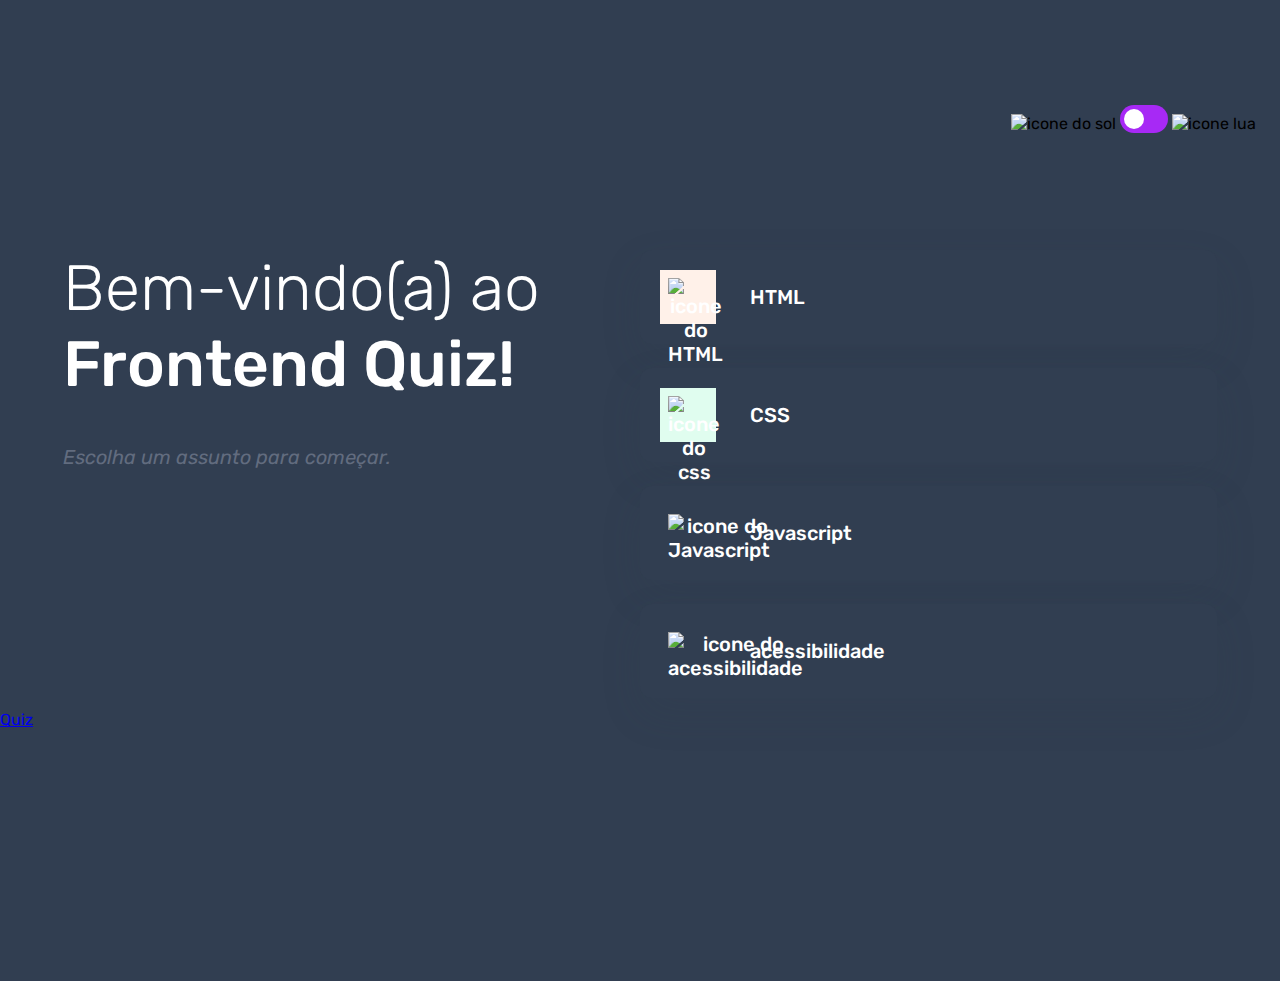
==== index.html @ ce1a5bc6 "criação da página do quiz" ====
<!DOCTYPE html>
<html lang="pt-BR">
<head>
    <meta charset="UTF-8">
    <meta name="viewport" content="width=device-width, initial-scale=1.0">
    <link rel="preconnect" href="https://fonts.googleapis.com">
<link rel="preconnect" href="https://fonts.gstatic.com" crossorigin>
<link href="https://fonts.googleapis.com/css2?family=Rubik:ital,wght@0,300..900;1,300..900&family=Space+Mono:ital,wght@0,400;0,700;1,400;1,700&display=swap" rel="stylesheet">
    <link rel="stylesheet" href="style.css">
    <title>Quiz app</title>
</head>
<body class="escuro">
    <header>
        <div class="tema">
            <img src="./assets/images/icon-sun-dark.svg" alt="icone do sol">
            <button>
                <div></div>
            </button>
            <img src="./assets/images/icon-moon-dark.svg" alt="icone lua">
        </div>
    </header>
    
    <main>
        <section class="boas_vindas">
            <h1>
                Bem-vindo(a) ao <br>      
                <strong>Frontend Quiz!</strong>
            </h1>

            <p>Escolha um assunto para começar.</p>
        </section>

        <section class="assuntos">
            <button class="botao_html">
                <div>
                    <img src="./assets/images/icon-html.svg" alt="icone do HTML">
                </div>
                HTML
            </button>

            <button class="botao_css">
                <div>
                    <img src="./assets/images/icon-css.svg" alt="icone do css">
                </div>
                CSS
            </button>

            <button class="botao_javascript">
                <div>
                    <img src="./assets/images/icon-js.svg" alt="icone do Javascript">
                </div>
                Javascript
            </button>


        <button class="botao_acessibilidade">
            <div>
                <img src="./assets/images/icon-accessibility.svg" alt="icone do acessibilidade">
            </div>
            acessibilidade
        </button>
    </section>
    </main>

    <a href="../quizapp/pages/quiz.html">Quiz</a>
</body>
</html>
---- style.css ----
*{
    margin: 0;
    padding: 0;
    box-sizing: border-box;
    font-family: "Rubik", sans-serif;
    -wekit-font-smoothing: antialiased;
}

:root {
    --bg-color: #f4f6fa;
    --purple: #a729f5;
    --primary-text-color: #313e51;
    --secondary-text-color: #626c7f;
    --button-bg: #fff;
    --shadow: 0px 16px 40px 0px rgba(143, 160, 193, 0.14);
    --bg-html: #fff1e9;
    --bg-css: #e0fdef;
    --bg-javascript: #ebf0ff;
    --bg-acessibilidade: #f6e7ff;
    --white: #fff;
    --bg-mobile: url(./assets/images/pattern-background-mobile-light.svg);
    --bg-desktop: url(./assets/images/pattern-background-desktop-light.svg);
}

body.escuro {
    --bg-color:#313e51; 
    --bg-mobile: url(./assets/images/pattern-background-mobile-dark.svg);
    --bg-desktop: url(./assets/images/pattern-background-desktop-dark.svg);
    --primary-text-color: #fff;
    --secundary-text-color: #acb1e1;
    --button-bg: #3b4b66;
    --shadow: 0px 16px 40px 0px rgba(49, 62, 81, 0.14);
}

body{
    height: 100vh;
    background: var(--bg-mobile) var(--bg-color);
    background-repeat: no-repeat; 
    background-size: cover;
}


header {
    padding: 16px 24px;
    display: flex;
    justify-content: flex-end;
}

.tema {
    padding: 8px 0;
}

.tema img {
    width: 16px;
}

.tema button {
    height: 20px;
    width: 32px;
    background: var(--purple);
    border: 0;
    border-radius: 999px;
    padding: 4px;
}

.tema button div {
    background: var(--white);
    width: 12px;
    height: 12px;
    border-radius: 999px;
}

main {
    padding: 12px 3px;
}

.boas_vindas{
    margin-bottom: 40px ;
}

.boas_vindas h1 {
    font-size: 40px;
    font-weight: 300;
    color: var(--primary-text-color);
    margin-bottom: 16px;
}

.boas_vindas strong {
    font-weight: 500;
}

.boas_vindas p {
    color: var(--secondary-text-color);
    font-size: 14px;
    line-height: 15px;
    font-style: italic;
}

.assuntos {
    display: flex;
    flex-direction: column;
    gap: 12px;
}

.assuntos button {
    border: none;
    background-color: var(--bg-color);
    display: flex;
    align-items: center;
    gap: 16px;
    border-radius: 12px;
    box-shadow: var(--shadow);
    font-size: 18px;
    font-weight: 500;
    color: var(--primary-text-color);
}

.assuntos button div {
    width: 40px;
    height: 40px;
    padding: 5px;
}

.assuntos button img {
    width: 100%;
}

.botao_html div {
    background: var(--bg-html);
}

.botao_css div {
    background: var(--bg-css);
}

.botao_javascript {
    background: var(--bg-javascript);
}

.botao_acessibilidade {
    background: var(--bg-acessibilidade);
}

@media(min-width: 1100px) {
    body{
     height: 100vh;
     background: var(--bg-desktop) var(--bg-color);
     background-size: cover;
     background-repeat: no-repeat;
    }

    header{
        margin-block: 81px;
    }

    .tema {
        gap: 16px;
    }

    .tema img {
        width:24px;
    }

    .tema button {
        width: 48px;
        height: 28px;
    }

    .tema button div {
        width: 20px;
        height: 20px;
    }


    main {
        display: flex;
        max-width: 1160px;
        margin-inline: auto;
    }

    section {
        width: 100%;
    }

    .boas_vindas h1{
        font-size: 64px;
        margin-bottom: 48px;
    }

    .boas_vindas p{
        font-size: 20px;
    }

    .assuntos {
        gap: 24px;
    }

    .assuntos button {
        font-size: 20px;
        padding: 20px;
        gap: 34px;
    }

    .assuntos button div {
        width: 56px;
        height: 54px;
        padding: 8px;
    }
}
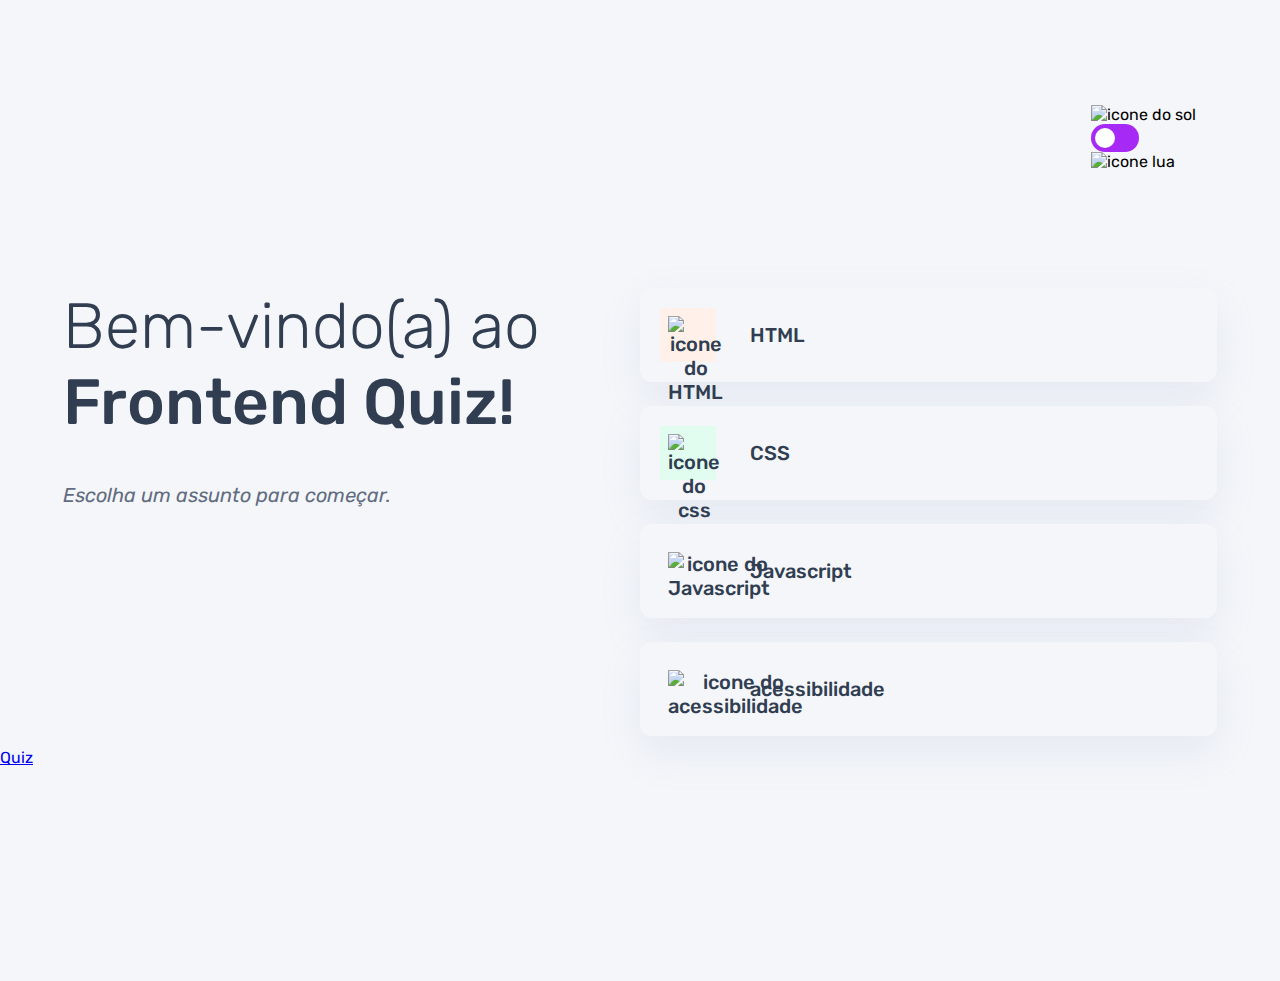
==== commit b1a69b83: "primeiros ajustes do tema no js" ====
--- a/index.html
+++ b/index.html
@@ -7,9 +7,10 @@
 <link rel="preconnect" href="https://fonts.gstatic.com" crossorigin>
 <link href="https://fonts.googleapis.com/css2?family=Rubik:ital,wght@0,300..900;1,300..900&family=Space+Mono:ital,wght@0,400;0,700;1,400;1,700&display=swap" rel="stylesheet">
     <link rel="stylesheet" href="style.css">
+    <script src="./script.js" defer></script>
     <title>Quiz app</title>
 </head>
-<body class="escuro">
+<body>
     <header>
         <div class="tema">
             <img src="./assets/images/icon-sun-dark.svg" alt="icone do sol">
@@ -62,6 +63,7 @@
     </section>
     </main>
 
-    <a href="../quizapp/pages/quiz.html">Quiz</a>
+    <a href="./pages/quiz/quiz.html">Quiz</a>
+    
 </body>
 </html>--- a/style.css
+++ b/style.css
@@ -44,6 +44,8 @@
     padding: 16px 24px;
     display: flex;
     justify-content: flex-end;
+    max-width: 1160px;
+    margin-inline: auto;
 }
 
 .tema {
@@ -61,6 +63,7 @@
     border: 0;
     border-radius: 999px;
     padding: 4px;
+    display: flex;
 }
 
 .tema button div {
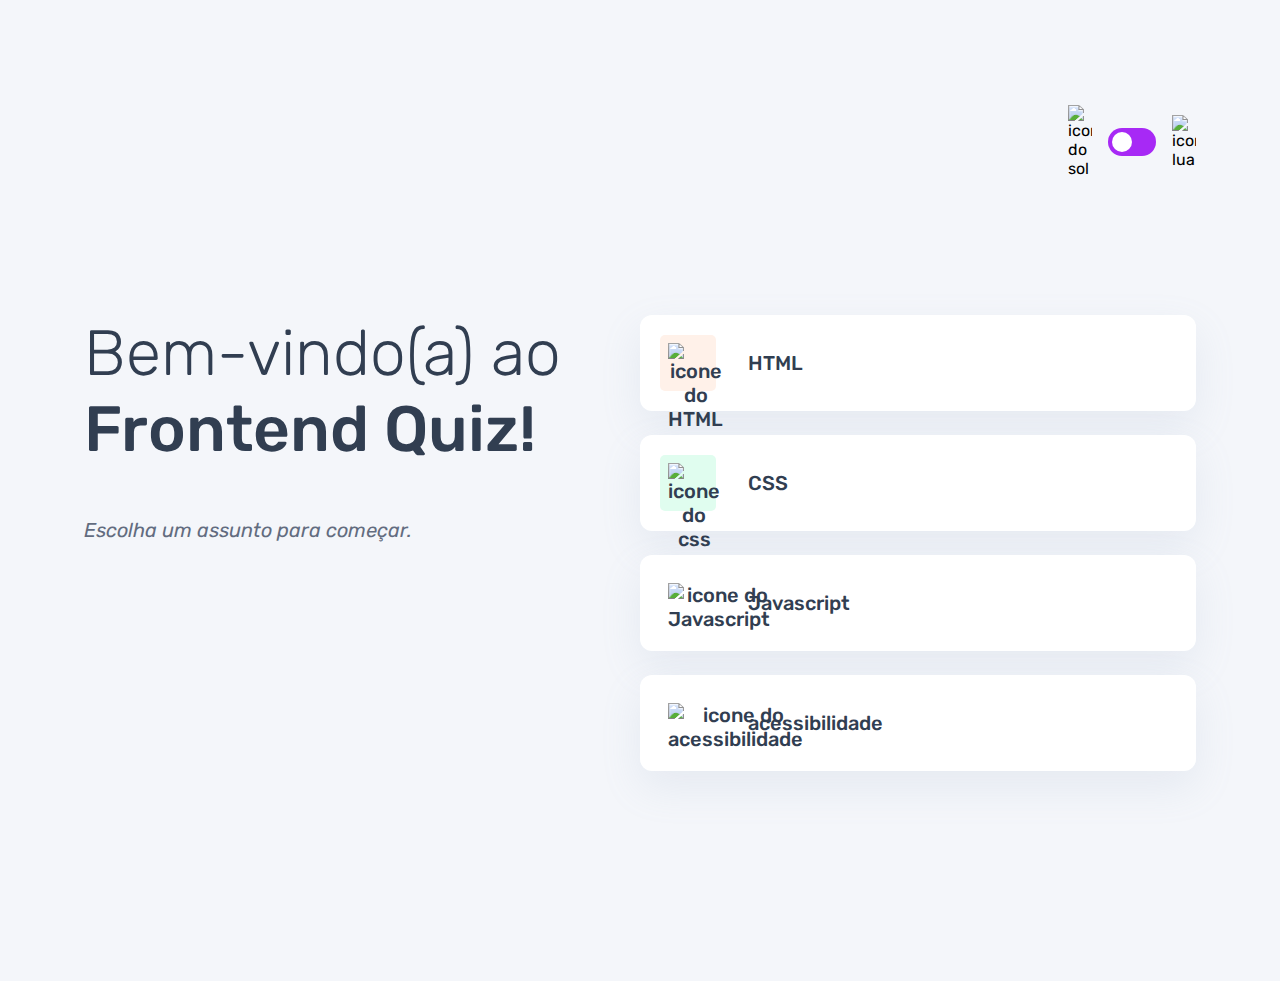
==== commit aaf165de: "adicionada a função para escolher o tema do quiz.html" ====
--- a/index.html
+++ b/index.html
@@ -7,7 +7,7 @@
 <link rel="preconnect" href="https://fonts.gstatic.com" crossorigin>
 <link href="https://fonts.googleapis.com/css2?family=Rubik:ital,wght@0,300..900;1,300..900&family=Space+Mono:ital,wght@0,400;0,700;1,400;1,700&display=swap" rel="stylesheet">
     <link rel="stylesheet" href="style.css">
-    <script src="./script.js" defer></script>
+    <script src="./script.js" type="module" defer></script>
     <title>Quiz app</title>
 </head>
 <body>
@@ -62,8 +62,5 @@
         </button>
     </section>
     </main>
-
-    <a href="./pages/quiz/quiz.html">Quiz</a>
-    
 </body>
 </html>--- a/style.css
+++ b/style.css
@@ -50,6 +50,9 @@
 
 .tema {
     padding: 8px 0;
+    display: flex;
+    align-items: center;
+    gap: 8px;
 }
 
 .tema img {
@@ -64,6 +67,7 @@
     border-radius: 999px;
     padding: 4px;
     display: flex;
+    cursor: pointer;
 }
 
 .tema button div {
@@ -74,7 +78,7 @@
 }
 
 main {
-    padding: 12px 3px;
+    padding: 32px 24px;
 }
 
 .boas_vindas{
@@ -88,14 +92,14 @@
     margin-bottom: 16px;
 }
 
-.boas_vindas strong {
+.boas_vindas h1 strong {
     font-weight: 500;
 }
 
 .boas_vindas p {
     color: var(--secondary-text-color);
     font-size: 14px;
-    line-height: 15px;
+    line-height: 150%;
     font-style: italic;
 }
 
@@ -107,7 +111,7 @@
 
 .assuntos button {
     border: none;
-    background-color: var(--bg-color);
+    background: var(--button-bg);
     display: flex;
     align-items: center;
     gap: 16px;
@@ -116,12 +120,14 @@
     font-size: 18px;
     font-weight: 500;
     color: var(--primary-text-color);
+    cursor: pointer;
 }
 
 .assuntos button div {
     width: 40px;
     height: 40px;
     padding: 5px;
+    border-radius: 5px;
 }
 
 .assuntos button img {
@@ -201,12 +207,12 @@
     .assuntos button {
         font-size: 20px;
         padding: 20px;
-        gap: 34px;
+        gap: 32px;
     }
 
     .assuntos button div {
         width: 56px;
-        height: 54px;
+        height: 56px;
         padding: 8px;
     }
 }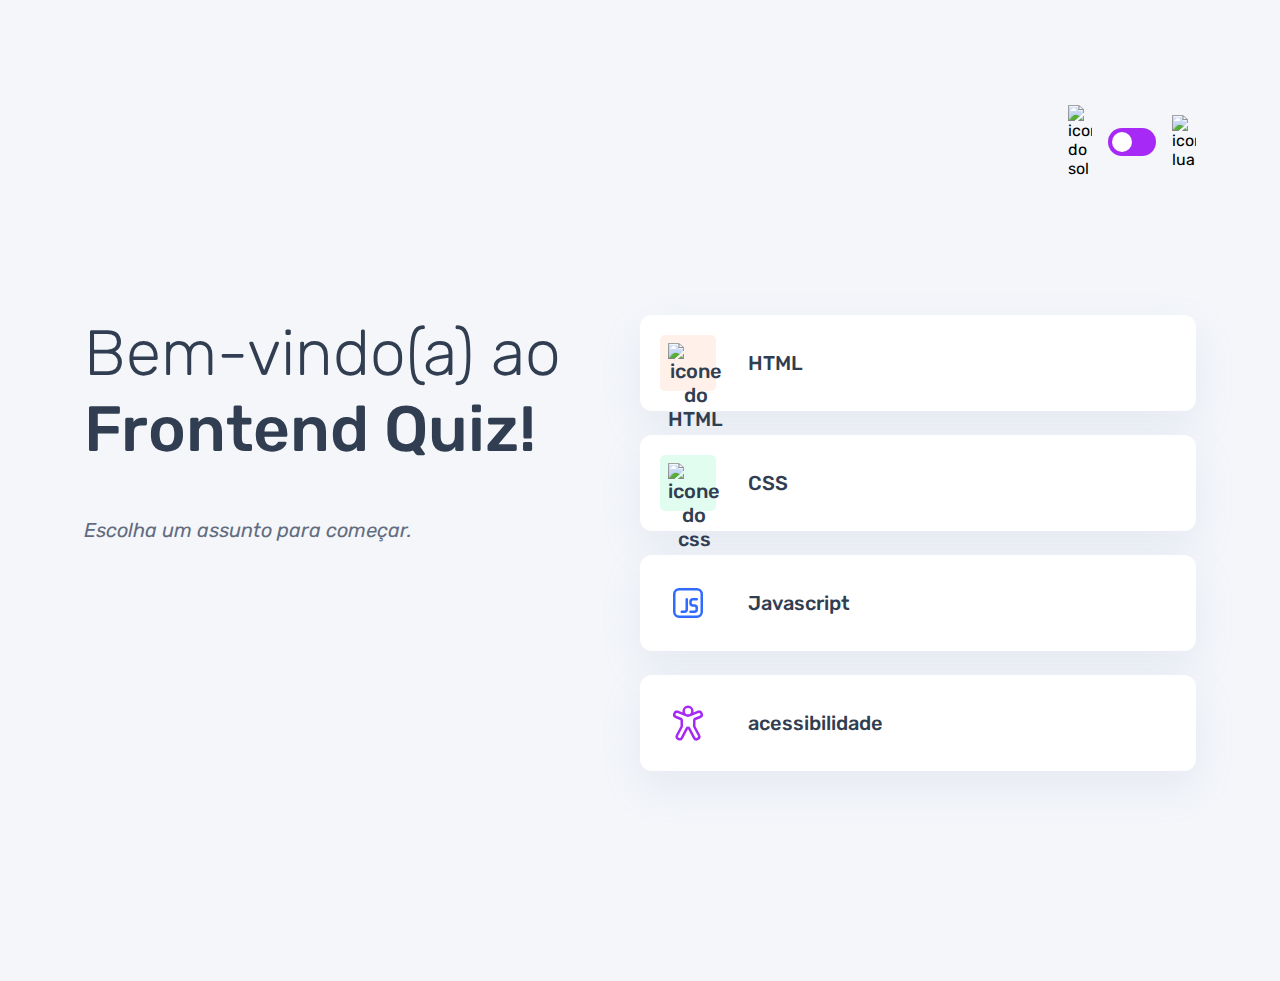
==== commit 5df96e37: "alteração dinamica do assunto da página" ====
--- a/index.html
+++ b/index.html
@@ -48,7 +48,7 @@
 
             <button class="botao_javascript">
                 <div>
-                    <img src="./assets/images/icon-js.svg" alt="icone do Javascript">
+                    <img src="./assets/images/icone-javascript.svg" alt="icone do Javascript">
                 </div>
                 Javascript
             </button>
@@ -56,7 +56,7 @@
 
         <button class="botao_acessibilidade">
             <div>
-                <img src="./assets/images/icon-accessibility.svg" alt="icone do acessibilidade">
+                <img src="./assets/images/icone.acessibilidade.svg" alt="icone do acessibilidade">
             </div>
             acessibilidade
         </button>
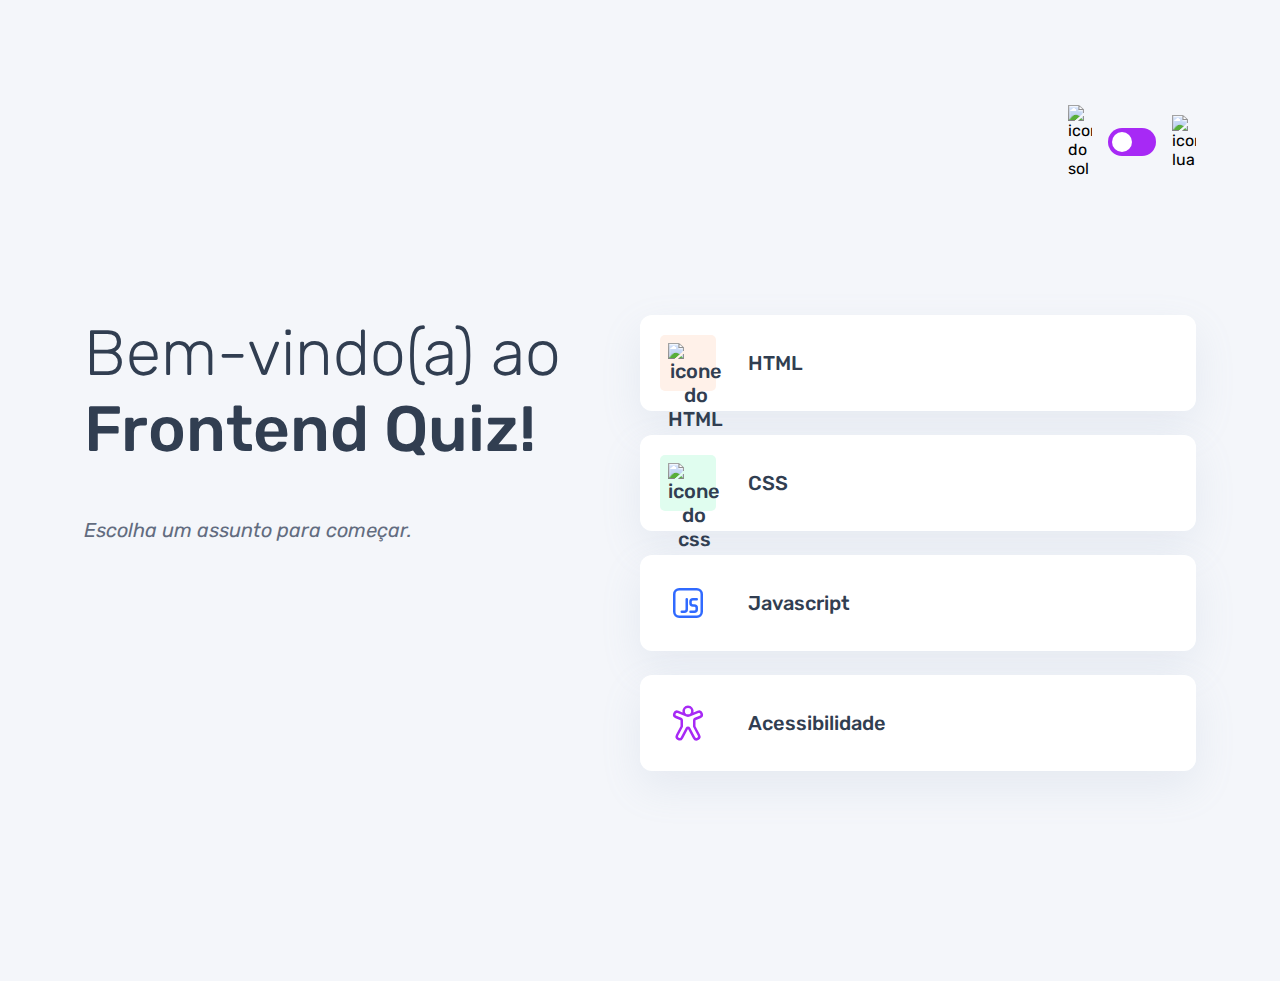
==== commit 7d93747d: "selecionada as funções de buscar as perguntas e montar as perguntas no HTML" ====
--- a/index.html
+++ b/index.html
@@ -48,7 +48,7 @@
 
             <button class="botao_javascript">
                 <div>
-                    <img src="./assets/images/icone-javascript.svg" alt="icone do Javascript">
+                    <img src="./assets/images/icon-javascript.svg" alt="icone do Javascript">
                 </div>
                 Javascript
             </button>
@@ -56,9 +56,9 @@
 
         <button class="botao_acessibilidade">
             <div>
-                <img src="./assets/images/icone.acessibilidade.svg" alt="icone do acessibilidade">
+                <img src="./assets/images/icon-acessibilidade.svg" alt="icone do Acessibilidade">
             </div>
-            acessibilidade
+            Acessibilidade
         </button>
     </section>
     </main>
